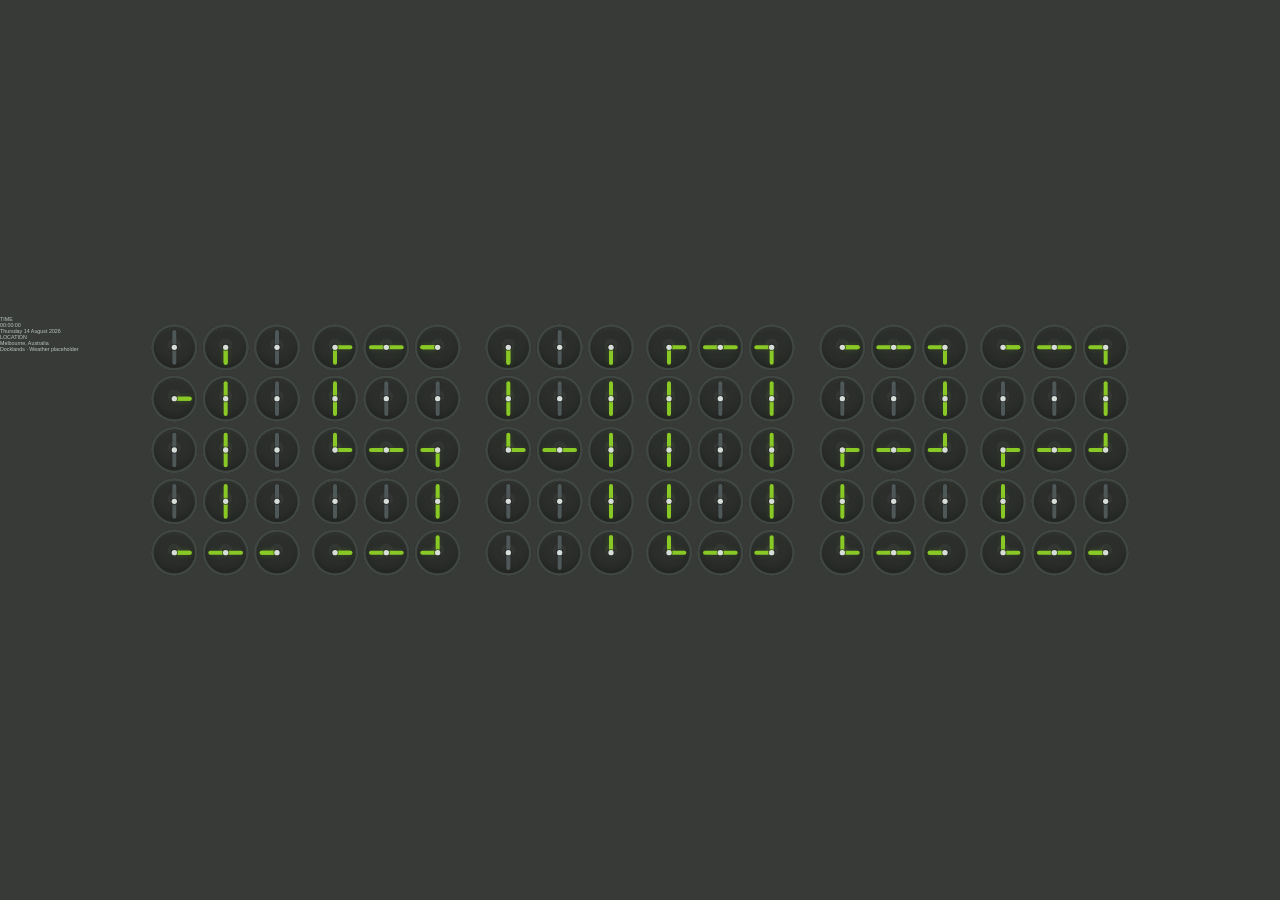
==== index.html @ 2e24d264 "Refine mechanical clock layout and metadata" ====
<!doctype html>
<html lang="en-AU">
<head>
  <meta charset="utf-8" />
  <meta name="viewport" content="width=device-width,initial-scale=1,maximum-scale=1,user-scalable=no" />
  <meta name="robots" content="noindex,nofollow,noarchive,nosnippet,noimageindex" />
  <meta name="googlebot" content="noindex,nofollow,noarchive,nosnippet,noimageindex" />
  <title>Melbl8 Clock08 Mechanical</title>
  <link rel="stylesheet" href="style.css" />
</head>
<body data-page="clock">
  <div id="viewport">
    <main id="stage" aria-label="Mechanical wall clock showing time">
      <header class="topbar" aria-label="Clock metadata">
        <section class="meta-block meta-block--left">
          <div class="meta-kicker">TIME</div>
          <div id="meta-time" class="meta-line meta-line--primary">00:00:00</div>
          <div id="meta-date" class="meta-line meta-line--secondary">Thursday 14 August 2026</div>
        </section>
        <section class="meta-block meta-block--right">
          <div class="meta-kicker">LOCATION</div>
          <div id="meta-location" class="meta-line meta-line--primary">Melbourne, Australia</div>
          <div id="meta-weather" class="meta-line meta-line--secondary">Docklands · Weather placeholder</div>
        </section>
      </header>

      <section id="time-panel" class="time-panel" aria-label="Mechanical HH MM SS time display">
        <div class="time-group" id="hours"></div>
        <div class="separator" id="sep-1" aria-hidden="true"></div>
        <div class="time-group" id="minutes"></div>
        <div class="separator" id="sep-2" aria-hidden="true"></div>
        <div class="time-group" id="seconds"></div>
      </section>

      <div id="debug" hidden></div>
    </main>
  </div>
  <script src="clock.js"></script>
</body>
</html>
---- style.css ----
:root {
  --bg: #373a36;
  --active: #89c925;
  --inactive: #4e5859;
  --face: #2b2e2b;
  --face-shadow: #222522;
  --ring: #404743;
  --hub: #d7ddd8;
  --stage-w: 3840px;
  --stage-h: 804px;
  --cell: 140px;
  --cell-gap: 14px;
  --digit-gap: 34px;
  --colon-size: 96px;
  --colon-gap: 28px;
}

* { box-sizing: border-box; }
html, body {
  width: 100%;
  height: 100%;
  margin: 0;
  overflow: hidden;
  background: var(--bg);
}
body {
  font-family: Arial, Helvetica, sans-serif;
  cursor: none;
  user-select: none;
  -webkit-user-select: none;
  color: #bbc6c3;
}

#viewport {
  position: fixed;
  inset: 0;
  background: var(--bg);
}

#stage {
  position: absolute;
  left: 50%;
  top: 50%;
  width: var(--stage-w);
  height: var(--stage-h);
  transform: translate(-50%, -50%);
  transform-origin: center center;
  overflow: hidden;
  background: var(--bg);
}

.time-panel {
  position: absolute;
  inset: 0;
  display: flex;
  align-items: center;
  justify-content: center;
  gap: 36px;
  padding: 0 120px;
}

.time-group {
  display: flex;
  align-items: center;
  gap: var(--digit-gap);
}

.time-group + .colon { margin-left: 16px; }
.colon + .time-group { margin-left: 16px; }

.digit {
  display: grid;
  grid-template-columns: repeat(3, var(--cell));
  grid-template-rows: repeat(5, var(--cell));
  gap: var(--cell-gap);
}

.clock-cell,
.colon-clock {
  position: relative;
  border-radius: 50%;
  background:
    radial-gradient(circle at 50% 45%, rgba(255,255,255,0.04) 0 18%, transparent 19% 100%),
    radial-gradient(circle at 50% 52%, var(--face) 0 62%, var(--face-shadow) 63% 100%);
  box-shadow:
    inset 0 0 0 8px var(--ring),
    inset 0 12px 20px rgba(255,255,255,0.04),
    inset 0 -20px 24px rgba(0,0,0,0.22),
    0 1px 0 rgba(255,255,255,0.04);
}

.clock-cell {
  width: var(--cell);
  height: var(--cell);
}

.clock-cell::after,
.colon-clock::after {
  content: "";
  position: absolute;
  left: 50%;
  top: 50%;
  width: 16px;
  height: 16px;
  margin-left: -8px;
  margin-top: -8px;
  border-radius: 50%;
  background: var(--hub);
  box-shadow: 0 0 0 3px rgba(28,27,28,0.55);
}

.hand,
.colon-hand {
  position: absolute;
  left: 50%;
  top: 50%;
  transform-origin: 0 50%;
  width: 37%;
  height: 12px;
  margin-left: 0;
  margin-top: -6px;
  border-radius: 999px;
  background: var(--inactive);
  box-shadow: 0 0 10px rgba(0,0,0,0.15);
  transition:
    transform 720ms cubic-bezier(0.25, 0.8, 0.2, 1),
    background-color 320ms ease,
    box-shadow 320ms ease,
    opacity 320ms ease;
}

.clock-cell.is-active .hand {
  background: var(--active);
  box-shadow: 0 0 18px rgba(137,201,37,0.14);
}

.clock-cell.is-inactive .hand {
  background: var(--inactive);
  box-shadow: 0 0 8px rgba(0,0,0,0.12);
}

.colon {
  display: grid;
  grid-template-columns: 1fr;
  grid-template-rows: repeat(2, var(--colon-size));
  gap: var(--colon-gap);
  margin: 0 20px;
}

.colon-clock {
  width: var(--colon-size);
  height: var(--colon-size);
  align-self: center;
  justify-self: center;
}

.colon-hand {
  width: calc(var(--colon-size) * 0.33);
  height: 10px;
  margin-top: -5px;
  background: var(--active);
  box-shadow: 0 0 16px rgba(137,201,37,0.12);
  transition: transform 520ms cubic-bezier(0.25,0.8,0.2,1), opacity 220ms ease;
}

#debug {
  position: absolute;
  left: 18px;
  bottom: 18px;
  font-size: 28px;
  color: #bbc6c3;
  opacity: 0.9;
}

.stage-lab {
  padding: 56px 72px;
}

.lab-wrap {
  width: 100%;
  height: 100%;
  display: flex;
  flex-direction: column;
  gap: 26px;
}

.lab-header h1 {
  margin: 0;
  font-size: 56px;
  line-height: 1;
  letter-spacing: 0.01em;
  color: #ffffff;
  font-weight: 700;
}

.lab-header p {
  margin: 10px 0 0;
  font-size: 24px;
  line-height: 1.3;
  color: #bbc6c3;
}

.digit-lab {
  flex: 1;
  display: grid;
  grid-template-columns: repeat(5, 1fr);
  grid-template-rows: repeat(2, 1fr);
  gap: 20px 28px;
  align-items: center;
}

.lab-card {
  height: 100%;
  display: flex;
  flex-direction: column;
  align-items: center;
  justify-content: center;
  gap: 18px;
  border-radius: 18px;
  background: rgba(255,255,255,0.025);
  box-shadow: inset 0 0 0 1px rgba(255,255,255,0.04);
}

.lab-card .digit {
  grid-template-columns: repeat(3, 50px);
  grid-template-rows: repeat(5, 50px);
  gap: 5px;
}

.lab-card .clock-cell {
  width: 50px;
  height: 50px;
  box-shadow:
    inset 0 0 0 4px var(--ring),
    inset 0 6px 10px rgba(255,255,255,0.04),
    inset 0 -10px 12px rgba(0,0,0,0.22),
    0 1px 0 rgba(255,255,255,0.04);
}

.lab-card .clock-cell::after {
  width: 8px;
  height: 8px;
  margin-left: -4px;
  margin-top: -4px;
  box-shadow: 0 0 0 2px rgba(28,27,28,0.55);
}

.lab-card .hand {
  height: 5px;
  margin-top: -2.5px;
}

.lab-label {
  font-size: 34px;
  line-height: 1;
  font-weight: 700;
  color: #ffffff;
}

@media (prefers-reduced-motion: reduce) {
  .hand,
  .colon-hand { transition-duration: 0ms !important; }
}
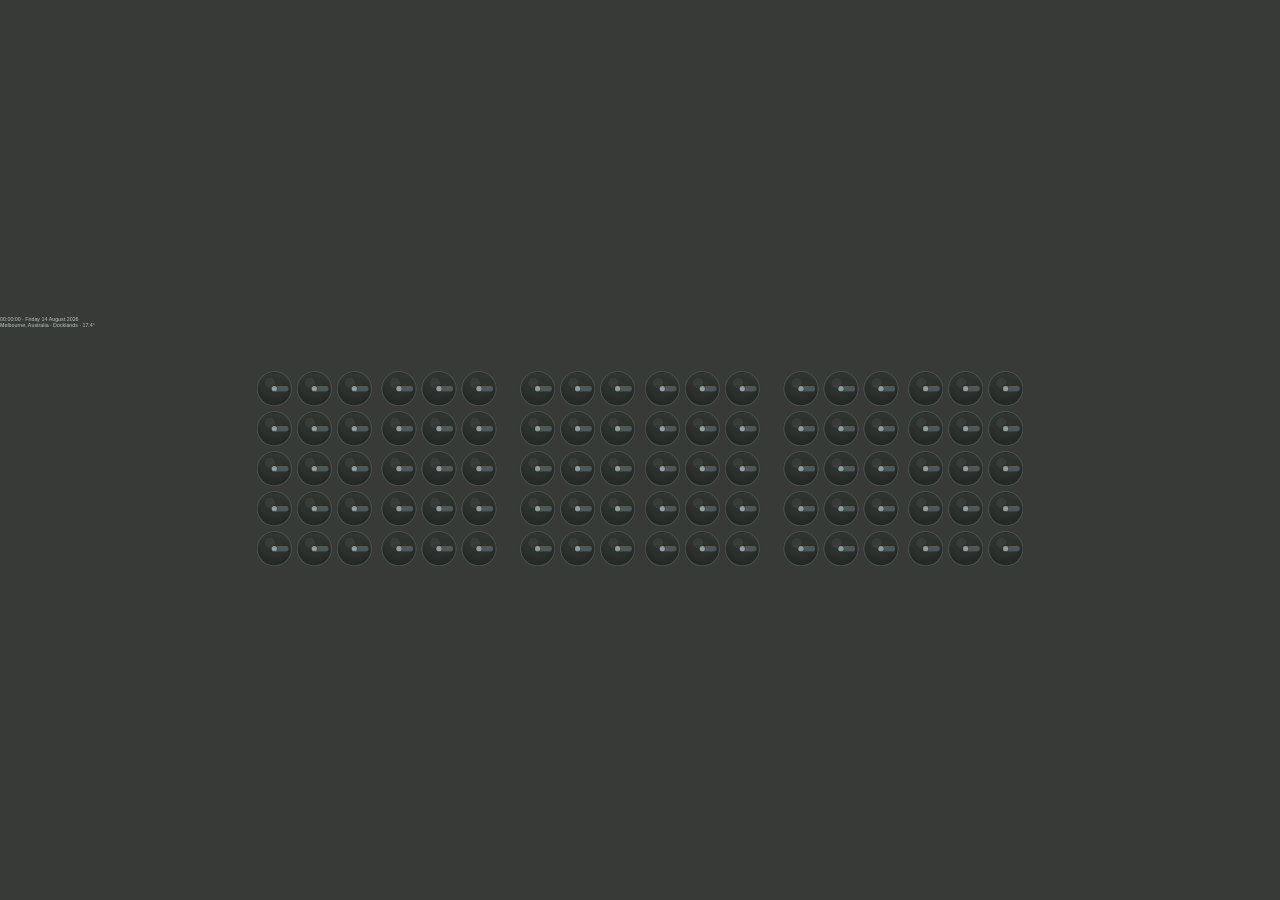
==== commit d3c99de2: "Build V2 mechanical layout" ====
--- a/index.html
+++ b/index.html
@@ -5,32 +5,32 @@
   <meta name="viewport" content="width=device-width,initial-scale=1,maximum-scale=1,user-scalable=no" />
   <meta name="robots" content="noindex,nofollow,noarchive,nosnippet,noimageindex" />
   <meta name="googlebot" content="noindex,nofollow,noarchive,nosnippet,noimageindex" />
-  <title>Melbl8 Clock08 Mechanical</title>
+  <title>Melbl8 Clock08 Mechanical V2</title>
   <link rel="stylesheet" href="style.css" />
 </head>
-<body data-page="clock">
+<body data-page="clock" data-variant="v2">
   <div id="viewport">
-    <main id="stage" aria-label="Mechanical wall clock showing time">
-      <header class="topbar" aria-label="Clock metadata">
-        <section class="meta-block meta-block--left">
-          <div class="meta-kicker">TIME</div>
-          <div id="meta-time" class="meta-line meta-line--primary">00:00:00</div>
-          <div id="meta-date" class="meta-line meta-line--secondary">Thursday 14 August 2026</div>
-        </section>
-        <section class="meta-block meta-block--right">
-          <div class="meta-kicker">LOCATION</div>
-          <div id="meta-location" class="meta-line meta-line--primary">Melbourne, Australia</div>
-          <div id="meta-weather" class="meta-line meta-line--secondary">Docklands · Weather placeholder</div>
-        </section>
+    <main id="stage" aria-label="Mechanical wall clock V2">
+      <header class="topline" aria-label="Clock metadata">
+        <div id="topline-left" class="topline__left">00:00:00 · Friday 14 August 2026</div>
+        <div id="topline-right" class="topline__right">Melbourne, Australia · Docklands · 17.4°</div>
       </header>
 
-      <section id="time-panel" class="time-panel" aria-label="Mechanical HH MM SS time display">
+      <aside class="side-mech side-mech--left" aria-label="Day">
+        <div id="day-word" class="mechanical-word"></div>
+      </aside>
+
+      <section class="time-panel" aria-label="Mechanical HH MM SS time display">
         <div class="time-group" id="hours"></div>
-        <div class="separator" id="sep-1" aria-hidden="true"></div>
+        <div id="colon-1"></div>
         <div class="time-group" id="minutes"></div>
-        <div class="separator" id="sep-2" aria-hidden="true"></div>
+        <div id="colon-2"></div>
         <div class="time-group" id="seconds"></div>
       </section>
+
+      <aside class="side-mech side-mech--right" aria-label="Location code">
+        <div id="location-word" class="mechanical-word"></div>
+      </aside>
 
       <div id="debug" hidden></div>
     </main>
--- a/style.css
+++ b/style.css
@@ -2,17 +2,20 @@
   --bg: #373a36;
   --active: #89c925;
   --inactive: #4e5859;
-  --face: #2b2e2b;
-  --face-shadow: #222522;
-  --ring: #404743;
-  --hub: #d7ddd8;
+  --ring: #48504d;
+  --face: #2d322f;
+  --face-shadow: #242825;
+  --hub: #8e9c9c;
+  --text: #ffffff;
+  --text-soft: #bbc6c3;
   --stage-w: 3840px;
   --stage-h: 804px;
-  --cell: 140px;
-  --cell-gap: 14px;
-  --digit-gap: 34px;
-  --colon-size: 96px;
-  --colon-gap: 28px;
+  --cell: 108px;
+  --cell-gap: 12px;
+  --digit-gap: 26px;
+  --separator-gap: 34px;
+  --digit-w: calc(var(--cell) * 3 + var(--cell-gap) * 2);
+  --digit-h: calc(var(--cell) * 5 + var(--cell-gap) * 4);
 }
 
 * { box-sizing: border-box; }
@@ -24,11 +27,11 @@
   background: var(--bg);
 }
 body {
-  font-family: Arial, Helvetica, sans-serif;
+  font-family: "Open Sans", Arial, Helvetica, sans-serif;
+  color: var(--text-soft);
   cursor: none;
   user-select: none;
   -webkit-user-select: none;
-  color: #bbc6c3;
 }
 
 #viewport {
@@ -45,18 +48,69 @@
   height: var(--stage-h);
   transform: translate(-50%, -50%);
   transform-origin: center center;
+  background: var(--bg);
   overflow: hidden;
-  background: var(--bg);
+}
+
+.topbar {
+  position: absolute;
+  left: 0;
+  right: 0;
+  top: 0;
+  height: 148px;
+  display: flex;
+  justify-content: space-between;
+  align-items: flex-start;
+  padding: 42px 104px 0;
+  pointer-events: none;
+}
+.topbar--lab {
+  position: static;
+  height: auto;
+  padding: 0;
+}
+
+.meta-block {
+  display: flex;
+  flex-direction: column;
+  gap: 6px;
+  max-width: 38%;
+}
+.meta-block--right {
+  align-items: flex-end;
+  text-align: right;
+}
+.meta-kicker {
+  font-size: 16px;
+  font-weight: 700;
+  line-height: 1;
+  letter-spacing: 0.18em;
+  color: rgba(187, 198, 195, 0.72);
+}
+.meta-line {
+  line-height: 1.05;
+}
+.meta-line--primary {
+  font-size: 42px;
+  font-weight: 700;
+  color: var(--text);
+}
+.meta-line--secondary {
+  font-size: 24px;
+  font-weight: 600;
+  color: var(--text-soft);
 }
 
 .time-panel {
   position: absolute;
-  inset: 0;
+  left: 50%;
+  top: 164px;
+  transform: translateX(-50%);
   display: flex;
   align-items: center;
   justify-content: center;
-  gap: 36px;
-  padding: 0 120px;
+  gap: var(--separator-gap);
+  width: calc(100% - 160px);
 }
 
 .time-group {
@@ -64,9 +118,6 @@
   align-items: center;
   gap: var(--digit-gap);
 }
-
-.time-group + .colon { margin-left: 16px; }
-.colon + .time-group { margin-left: 16px; }
 
 .digit {
   display: grid;
@@ -75,27 +126,29 @@
   gap: var(--cell-gap);
 }
 
-.clock-cell,
-.colon-clock {
+.separator {
+  display: grid;
+  grid-template-columns: var(--cell);
+  grid-template-rows: repeat(5, var(--cell));
+  gap: var(--cell-gap);
+}
+
+.clock-cell {
   position: relative;
+  width: var(--cell);
+  height: var(--cell);
   border-radius: 50%;
   background:
-    radial-gradient(circle at 50% 45%, rgba(255,255,255,0.04) 0 18%, transparent 19% 100%),
-    radial-gradient(circle at 50% 52%, var(--face) 0 62%, var(--face-shadow) 63% 100%);
+    radial-gradient(circle at 38% 34%, rgba(255,255,255,0.05) 0 15%, transparent 16%),
+    radial-gradient(circle at 50% 54%, var(--face) 0 65%, var(--face-shadow) 66% 100%);
   box-shadow:
-    inset 0 0 0 8px var(--ring),
-    inset 0 12px 20px rgba(255,255,255,0.04),
-    inset 0 -20px 24px rgba(0,0,0,0.22),
+    inset 0 0 0 4px var(--ring),
+    inset 0 12px 18px rgba(255,255,255,0.04),
+    inset 0 -18px 24px rgba(0,0,0,0.26),
     0 1px 0 rgba(255,255,255,0.04);
 }
 
-.clock-cell {
-  width: var(--cell);
-  height: var(--cell);
-}
-
-.clock-cell::after,
-.colon-clock::after {
+.clock-cell::after {
   content: "";
   position: absolute;
   left: 50%;
@@ -106,76 +159,46 @@
   margin-top: -8px;
   border-radius: 50%;
   background: var(--hub);
-  box-shadow: 0 0 0 3px rgba(28,27,28,0.55);
-}
-
-.hand,
-.colon-hand {
+  box-shadow: 0 0 0 2px rgba(36,40,37,0.55);
+}
+
+.hand {
   position: absolute;
   left: 50%;
   top: 50%;
+  width: calc(var(--cell) * 0.39);
+  height: 16px;
+  margin-top: -8px;
+  margin-left: 0;
+  border-radius: 999px;
   transform-origin: 0 50%;
-  width: 37%;
-  height: 12px;
-  margin-left: 0;
-  margin-top: -6px;
-  border-radius: 999px;
   background: var(--inactive);
-  box-shadow: 0 0 10px rgba(0,0,0,0.15);
   transition:
-    transform 720ms cubic-bezier(0.25, 0.8, 0.2, 1),
-    background-color 320ms ease,
-    box-shadow 320ms ease,
-    opacity 320ms ease;
+    transform 760ms cubic-bezier(0.25, 0.8, 0.2, 1),
+    background-color 260ms ease,
+    opacity 260ms ease;
+}
+.hand::before {
+  content: "";
+  position: absolute;
+  left: -8px;
+  top: 0;
+  width: 16px;
+  height: 16px;
+  border-radius: 50%;
+  background: inherit;
 }
 
 .clock-cell.is-active .hand {
   background: var(--active);
-  box-shadow: 0 0 18px rgba(137,201,37,0.14);
-}
-
+}
 .clock-cell.is-inactive .hand {
   background: var(--inactive);
-  box-shadow: 0 0 8px rgba(0,0,0,0.12);
-}
-
-.colon {
-  display: grid;
-  grid-template-columns: 1fr;
-  grid-template-rows: repeat(2, var(--colon-size));
-  gap: var(--colon-gap);
-  margin: 0 20px;
-}
-
-.colon-clock {
-  width: var(--colon-size);
-  height: var(--colon-size);
-  align-self: center;
-  justify-self: center;
-}
-
-.colon-hand {
-  width: calc(var(--colon-size) * 0.33);
-  height: 10px;
-  margin-top: -5px;
-  background: var(--active);
-  box-shadow: 0 0 16px rgba(137,201,37,0.12);
-  transition: transform 520ms cubic-bezier(0.25,0.8,0.2,1), opacity 220ms ease;
-}
-
-#debug {
-  position: absolute;
-  left: 18px;
-  bottom: 18px;
-  font-size: 28px;
-  color: #bbc6c3;
-  opacity: 0.9;
 }
 
 .stage-lab {
-  padding: 56px 72px;
-}
-
+  padding: 40px 70px;
+}
 .lab-wrap {
   width: 100%;
   height: 100%;
@@ -183,81 +206,47 @@
   flex-direction: column;
   gap: 26px;
 }
-
-.lab-header h1 {
-  margin: 0;
-  font-size: 56px;
-  line-height: 1;
-  letter-spacing: 0.01em;
-  color: #ffffff;
-  font-weight: 700;
-}
-
-.lab-header p {
-  margin: 10px 0 0;
-  font-size: 24px;
-  line-height: 1.3;
-  color: #bbc6c3;
-}
-
 .digit-lab {
   flex: 1;
   display: grid;
   grid-template-columns: repeat(5, 1fr);
   grid-template-rows: repeat(2, 1fr);
-  gap: 20px 28px;
-  align-items: center;
-}
-
+  gap: 22px 28px;
+  align-items: center;
+}
 .lab-card {
   height: 100%;
   display: flex;
   flex-direction: column;
   align-items: center;
   justify-content: center;
-  gap: 18px;
+  gap: 16px;
   border-radius: 18px;
   background: rgba(255,255,255,0.025);
   box-shadow: inset 0 0 0 1px rgba(255,255,255,0.04);
 }
-
 .lab-card .digit {
-  grid-template-columns: repeat(3, 50px);
-  grid-template-rows: repeat(5, 50px);
-  gap: 5px;
-}
-
-.lab-card .clock-cell {
-  width: 50px;
-  height: 50px;
-  box-shadow:
-    inset 0 0 0 4px var(--ring),
-    inset 0 6px 10px rgba(255,255,255,0.04),
-    inset 0 -10px 12px rgba(0,0,0,0.22),
-    0 1px 0 rgba(255,255,255,0.04);
-}
-
-.lab-card .clock-cell::after {
-  width: 8px;
-  height: 8px;
-  margin-left: -4px;
-  margin-top: -4px;
-  box-shadow: 0 0 0 2px rgba(28,27,28,0.55);
-}
-
-.lab-card .hand {
-  height: 5px;
-  margin-top: -2.5px;
-}
-
+  transform: scale(0.56);
+  transform-origin: center center;
+}
 .lab-label {
-  font-size: 34px;
+  font-size: 32px;
   line-height: 1;
   font-weight: 700;
-  color: #ffffff;
+  color: var(--text);
+}
+
+#debug {
+  position: absolute;
+  left: 20px;
+  bottom: 16px;
+  z-index: 20;
+  padding: 8px 10px;
+  background: rgba(0,0,0,0.55);
+  color: #fff;
+  font: 16px/1.3 monospace;
 }
 
 @media (prefers-reduced-motion: reduce) {
-  .hand,
-  .colon-hand { transition-duration: 0ms !important; }
-}
+  .hand { transition-duration: 0ms !important; }
+}
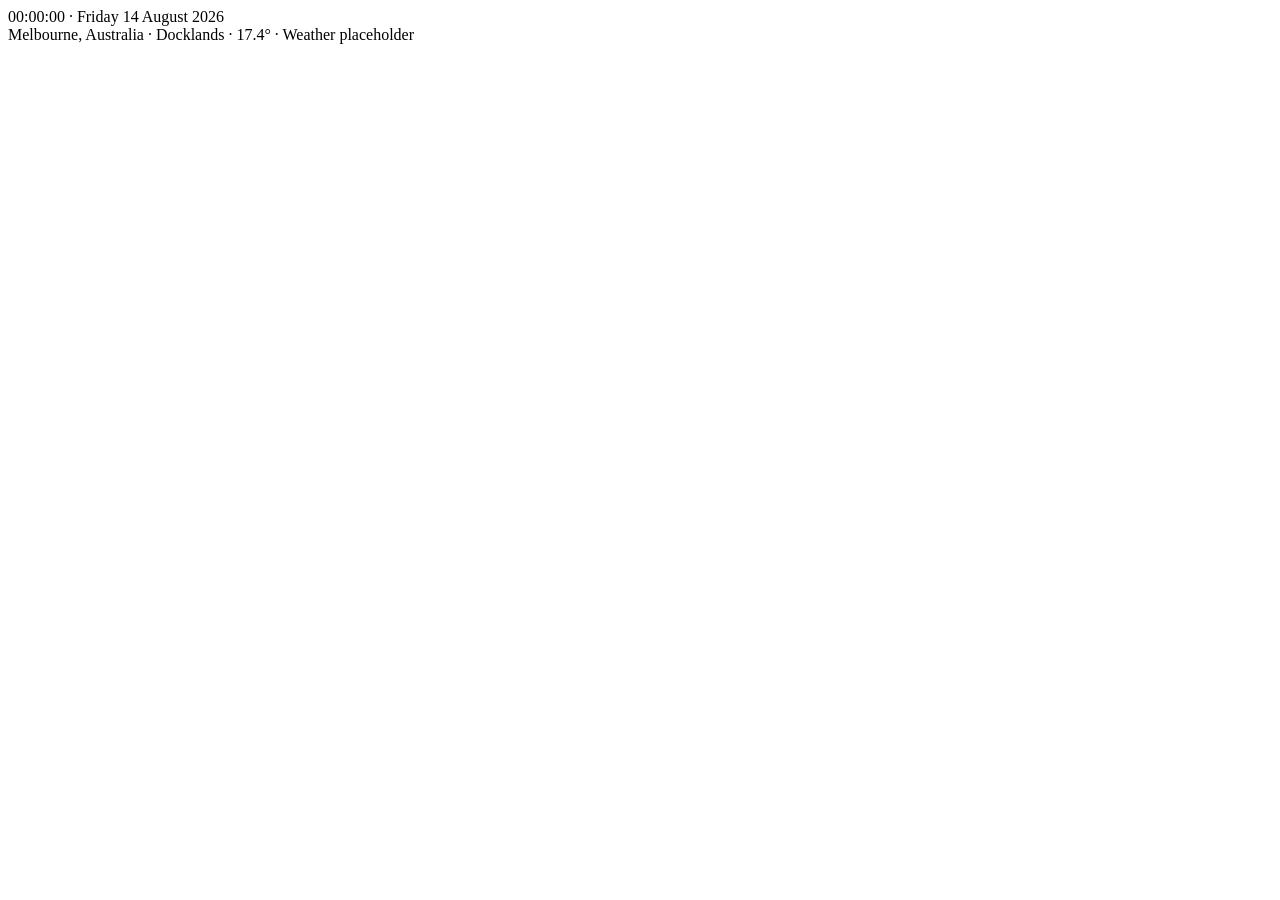
==== commit dc3cae69: "Promote Clock08 V3 spaced layout" ====
--- a/index.html
+++ b/index.html
@@ -5,36 +5,26 @@
   <meta name="viewport" content="width=device-width,initial-scale=1,maximum-scale=1,user-scalable=no" />
   <meta name="robots" content="noindex,nofollow,noarchive,nosnippet,noimageindex" />
   <meta name="googlebot" content="noindex,nofollow,noarchive,nosnippet,noimageindex" />
-  <title>Melbl8 Clock08 Mechanical V2</title>
-  <link rel="stylesheet" href="style.css" />
+  <title>Melbl8 Clock08 Mechanical V3</title>
+  <link rel="stylesheet" href="style-v3.css" />
 </head>
-<body data-page="clock" data-variant="v2">
+<body data-page="clock-v3">
   <div id="viewport">
-    <main id="stage" aria-label="Mechanical wall clock V2">
-      <header class="topline" aria-label="Clock metadata">
-        <div id="topline-left" class="topline__left">00:00:00 · Friday 14 August 2026</div>
-        <div id="topline-right" class="topline__right">Melbourne, Australia · Docklands · 17.4°</div>
-      </header>
-
-      <aside class="side-mech side-mech--left" aria-label="Day">
-        <div id="day-word" class="mechanical-word"></div>
-      </aside>
+    <main id="stage" aria-label="Mechanical wall clock V3">
+      <div id="edge-left" class="edge-copy edge-copy--left">00:00:00 · Friday 14 August 2026</div>
+      <div id="edge-right" class="edge-copy edge-copy--right">Melbourne, Australia · Docklands · 17.4° · Weather placeholder</div>
 
       <section class="time-panel" aria-label="Mechanical HH MM SS time display">
         <div class="time-group" id="hours"></div>
-        <div id="colon-1"></div>
+        <div class="colon" id="colon-1" aria-hidden="true"></div>
         <div class="time-group" id="minutes"></div>
-        <div id="colon-2"></div>
+        <div class="colon" id="colon-2" aria-hidden="true"></div>
         <div class="time-group" id="seconds"></div>
       </section>
-
-      <aside class="side-mech side-mech--right" aria-label="Location code">
-        <div id="location-word" class="mechanical-word"></div>
-      </aside>
 
       <div id="debug" hidden></div>
     </main>
   </div>
-  <script src="clock.js"></script>
+  <script src="clock-v3.js"></script>
 </body>
 </html>
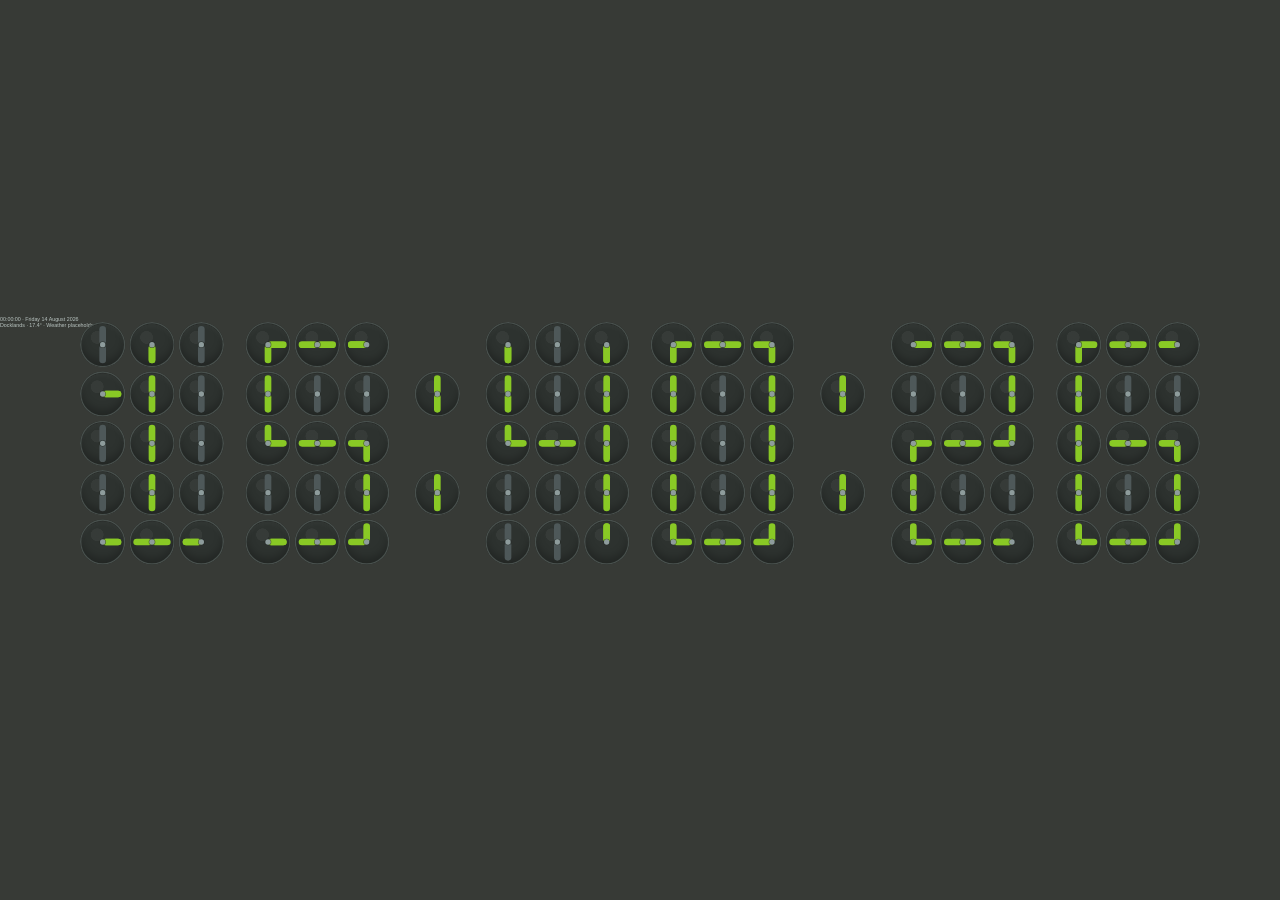
==== commit 9f80dd38: "Refine Clock08 5x3 spacing and remove side grids" ====
--- a/index.html
+++ b/index.html
@@ -5,20 +5,22 @@
   <meta name="viewport" content="width=device-width,initial-scale=1,maximum-scale=1,user-scalable=no" />
   <meta name="robots" content="noindex,nofollow,noarchive,nosnippet,noimageindex" />
   <meta name="googlebot" content="noindex,nofollow,noarchive,nosnippet,noimageindex" />
-  <title>Melbl8 Clock08 Mechanical V3</title>
+  <title>Melbl8 Clock08 Mechanical</title>
   <link rel="stylesheet" href="style-v3.css" />
 </head>
 <body data-page="clock-v3">
   <div id="viewport">
-    <main id="stage" aria-label="Mechanical wall clock V3">
-      <div id="edge-left" class="edge-copy edge-copy--left">00:00:00 · Friday 14 August 2026</div>
-      <div id="edge-right" class="edge-copy edge-copy--right">Melbourne, Australia · Docklands · 17.4° · Weather placeholder</div>
+    <main id="stage" aria-label="Mechanical wall clock">
+      <header class="topline" aria-label="Clock metadata">
+        <div id="topline-left" class="topline__left">00:00:00 · Friday 14 August 2026</div>
+        <div id="topline-right" class="topline__right">Docklands · 17.4° · Weather placeholder</div>
+      </header>
 
       <section class="time-panel" aria-label="Mechanical HH MM SS time display">
         <div class="time-group" id="hours"></div>
-        <div class="colon" id="colon-1" aria-hidden="true"></div>
+        <div id="colon-1" aria-hidden="true"></div>
         <div class="time-group" id="minutes"></div>
-        <div class="colon" id="colon-2" aria-hidden="true"></div>
+        <div id="colon-2" aria-hidden="true"></div>
         <div class="time-group" id="seconds"></div>
       </section>
 
--- a/style-v3.css
+++ b/style-v3.css
@@ -0,0 +1,204 @@
+@font-face {
+  font-family: 'Open Sans Aurecon';
+  src: url('https://raw.githubusercontent.com/creative-innovation-labs-bmc/Melbl8-Clock03-Split-flap-Open-Sans/main/OpenSans-Variable.ttf') format('truetype');
+  font-style: normal;
+  font-weight: 300 800;
+  font-display: swap;
+}
+
+:root {
+  --bg: #373a36;
+  --active: #89c925;
+  --inactive: #4e5859;
+  --ring: #48504d;
+  --face: #2d322f;
+  --face-shadow: #242825;
+  --hub: #8e9c9c;
+  --text-soft: #bbc6c3;
+  --stage-w: 3840px;
+  --stage-h: 804px;
+
+  /* 5 rows x 3 columns per numeral. */
+  --cell: 136px;
+  --cell-gap: 12px;
+  --digit-gap: 64px;
+  --hero-gap: 76px;
+  --hand-thickness: 20px;
+  --hub-size: 16px;
+}
+
+* { box-sizing: border-box; }
+html, body {
+  width: 100%;
+  height: 100%;
+  margin: 0;
+  overflow: hidden;
+  background: var(--bg);
+}
+body {
+  font-family: 'Open Sans Aurecon', 'Open Sans', Arial, Helvetica, sans-serif;
+  color: var(--text-soft);
+  cursor: none;
+  user-select: none;
+  -webkit-user-select: none;
+}
+
+#viewport {
+  position: fixed;
+  inset: 0;
+  background: var(--bg);
+}
+
+#stage {
+  position: absolute;
+  left: 50%;
+  top: 50%;
+  width: var(--stage-w);
+  height: var(--stage-h);
+  transform: translate(-50%, -50%);
+  transform-origin: center center;
+  overflow: hidden;
+  background: var(--bg);
+}
+
+/*
+  Production geometry at 3840 x 804:
+  digit = 432w x 728h
+  pair = 928w
+  full HH : MM : SS field = 3360w
+  leaves 240px on each side for the vertical metadata rails.
+*/
+.time-panel {
+  position: absolute;
+  left: 50%;
+  top: 18px;
+  transform: translateX(-50%);
+  display: flex;
+  align-items: center;
+  justify-content: center;
+  gap: var(--hero-gap);
+  height: calc(var(--cell) * 5 + var(--cell-gap) * 4);
+}
+
+.time-group {
+  display: flex;
+  align-items: center;
+  gap: var(--digit-gap);
+}
+
+.digit {
+  display: grid;
+  grid-template-columns: repeat(3, var(--cell));
+  grid-template-rows: repeat(5, var(--cell));
+  gap: var(--cell-gap);
+}
+
+/* Two full-size colon clocks only, aligned to rows 2 and 4 of the 5-row grid. */
+.colon {
+  position: relative;
+  width: var(--cell);
+  height: calc(var(--cell) * 5 + var(--cell-gap) * 4);
+  flex: 0 0 var(--cell);
+}
+.colon .clock-cell {
+  position: absolute;
+  left: 0;
+}
+.colon .clock-cell:first-child {
+  top: calc(var(--cell) + var(--cell-gap));
+}
+.colon .clock-cell:last-child {
+  top: calc((var(--cell) + var(--cell-gap)) * 3);
+}
+
+.clock-cell {
+  --cell-size: var(--cell);
+  --local-hand-thickness: var(--hand-thickness);
+  --local-hub-size: var(--hub-size);
+  position: relative;
+  width: var(--cell-size);
+  height: var(--cell-size);
+  border-radius: 50%;
+  background:
+    radial-gradient(circle at 38% 34%, rgba(255,255,255,.045) 0 15%, transparent 16%),
+    radial-gradient(circle at 50% 52%, var(--face) 0 65%, var(--face-shadow) 66% 100%);
+  box-shadow:
+    inset 0 0 0 4px var(--ring),
+    inset 0 12px 18px rgba(255,255,255,.035),
+    inset 0 -18px 24px rgba(0,0,0,.26),
+    0 1px 0 rgba(255,255,255,.035);
+}
+
+.clock-cell::after {
+  content: '';
+  position: absolute;
+  z-index: 5;
+  left: 50%;
+  top: 50%;
+  width: var(--local-hub-size);
+  height: var(--local-hub-size);
+  border-radius: 50%;
+  background: var(--hub);
+  box-shadow: 0 0 0 2px rgba(36,40,37,.58);
+  transform: translate(-50%, -50%);
+  pointer-events: none;
+}
+
+.hand {
+  position: absolute;
+  z-index: 3;
+  left: 50%;
+  top: 50%;
+  width: calc(var(--cell-size) * .41);
+  height: var(--local-hand-thickness);
+  margin: calc(var(--local-hand-thickness) / -2) 0 0 0;
+  border-radius: 999px;
+  transform-origin: 0 50%;
+  background: var(--inactive);
+  transition:
+    transform 760ms cubic-bezier(.25,.8,.2,1),
+    background-color 260ms ease,
+    opacity 260ms ease;
+}
+
+.clock-cell.is-active .hand { background: var(--active); }
+.clock-cell.is-inactive .hand { background: var(--inactive); }
+
+/* Existing information moved to the very edges and rotated 90 degrees. */
+.edge-copy {
+  position: absolute;
+  top: 50%;
+  width: 720px;
+  white-space: nowrap;
+  text-align: center;
+  font-size: 23px;
+  line-height: 1;
+  font-weight: 600;
+  letter-spacing: .01em;
+  color: var(--text-soft);
+  opacity: .92;
+  transform-origin: center center;
+}
+.edge-copy--left {
+  left: -326px;
+  transform: translateY(-50%) rotate(-90deg);
+}
+.edge-copy--right {
+  right: -326px;
+  transform: translateY(-50%) rotate(90deg);
+}
+
+#debug {
+  position: absolute;
+  left: 20px;
+  bottom: 16px;
+  z-index: 20;
+  padding: 8px 10px;
+  background: rgba(0,0,0,.55);
+  color: #fff;
+  font: 16px/1.3 monospace;
+}
+
+@media (prefers-reduced-motion: reduce) {
+  .hand { transition-duration: 0ms !important; }
+}
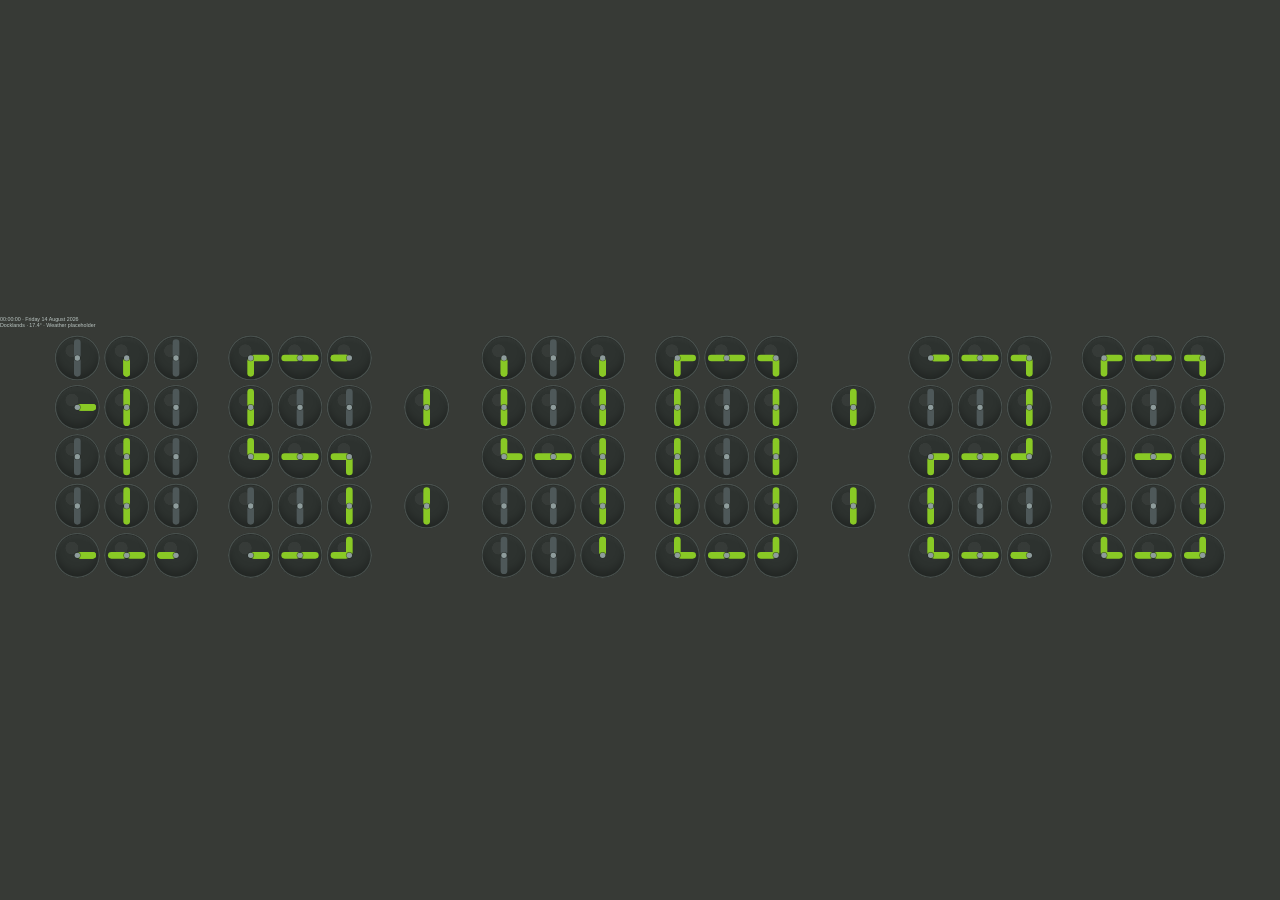
==== commit 6ff4d0fe: "Rotate Clock08 metadata to side rails" ====
--- a/index.html
+++ b/index.html
@@ -11,10 +11,8 @@
 <body data-page="clock-v3">
   <div id="viewport">
     <main id="stage" aria-label="Mechanical wall clock">
-      <header class="topline" aria-label="Clock metadata">
-        <div id="topline-left" class="topline__left">00:00:00 · Friday 14 August 2026</div>
-        <div id="topline-right" class="topline__right">Docklands · 17.4° · Weather placeholder</div>
-      </header>
+      <div id="edge-left" class="edge-copy edge-copy--left">00:00:00 · Friday 14 August 2026</div>
+      <div id="edge-right" class="edge-copy edge-copy--right">Docklands · 17.4° · Weather placeholder</div>
 
       <section class="time-panel" aria-label="Mechanical HH MM SS time display">
         <div class="time-group" id="hours"></div>
--- a/style-v3.css
+++ b/style-v3.css
@@ -14,15 +14,16 @@
   --face: #2d322f;
   --face-shadow: #242825;
   --hub: #8e9c9c;
+  --text: #ffffff;
   --text-soft: #bbc6c3;
   --stage-w: 3840px;
   --stage-h: 804px;
 
-  /* 5 rows x 3 columns per numeral. */
+  /* Every numeral stays 3 columns x 5 rows. */
   --cell: 136px;
   --cell-gap: 12px;
-  --digit-gap: 64px;
-  --hero-gap: 76px;
+  --digit-gap: 88px;
+  --hero-gap: 96px;
   --hand-thickness: 20px;
   --hub-size: 16px;
 }
@@ -61,17 +62,41 @@
   background: var(--bg);
 }
 
+.topline {
+  position: absolute;
+  left: 0;
+  right: 0;
+  top: 12px;
+  display: flex;
+  align-items: center;
+  justify-content: space-between;
+  padding: 0 18px;
+  z-index: 10;
+  pointer-events: none;
+}
+.topline__left,
+.topline__right {
+  font-size: 22px;
+  line-height: 1;
+  font-weight: 700;
+  letter-spacing: .01em;
+  color: var(--text);
+  white-space: nowrap;
+}
+.topline__right {
+  color: var(--text-soft);
+}
+
 /*
-  Production geometry at 3840 x 804:
-  digit = 432w x 728h
-  pair = 928w
-  full HH : MM : SS field = 3360w
-  leaves 240px on each side for the vertical metadata rails.
+  3840 x 804 production geometry:
+  - digit: 432 x 728
+  - two digits are deliberately separated to read H H / M M / S S
+  - only two full-size colon clocks sit between the pairs
 */
 .time-panel {
   position: absolute;
   left: 50%;
-  top: 18px;
+  top: 58px;
   transform: translateX(-50%);
   display: flex;
   align-items: center;
@@ -93,7 +118,6 @@
   gap: var(--cell-gap);
 }
 
-/* Two full-size colon clocks only, aligned to rows 2 and 4 of the 5-row grid. */
 .colon {
   position: relative;
   width: var(--cell);
@@ -164,30 +188,6 @@
 .clock-cell.is-active .hand { background: var(--active); }
 .clock-cell.is-inactive .hand { background: var(--inactive); }
 
-/* Existing information moved to the very edges and rotated 90 degrees. */
-.edge-copy {
-  position: absolute;
-  top: 50%;
-  width: 720px;
-  white-space: nowrap;
-  text-align: center;
-  font-size: 23px;
-  line-height: 1;
-  font-weight: 600;
-  letter-spacing: .01em;
-  color: var(--text-soft);
-  opacity: .92;
-  transform-origin: center center;
-}
-.edge-copy--left {
-  left: -326px;
-  transform: translateY(-50%) rotate(-90deg);
-}
-.edge-copy--right {
-  right: -326px;
-  transform: translateY(-50%) rotate(90deg);
-}
-
 #debug {
   position: absolute;
   left: 20px;
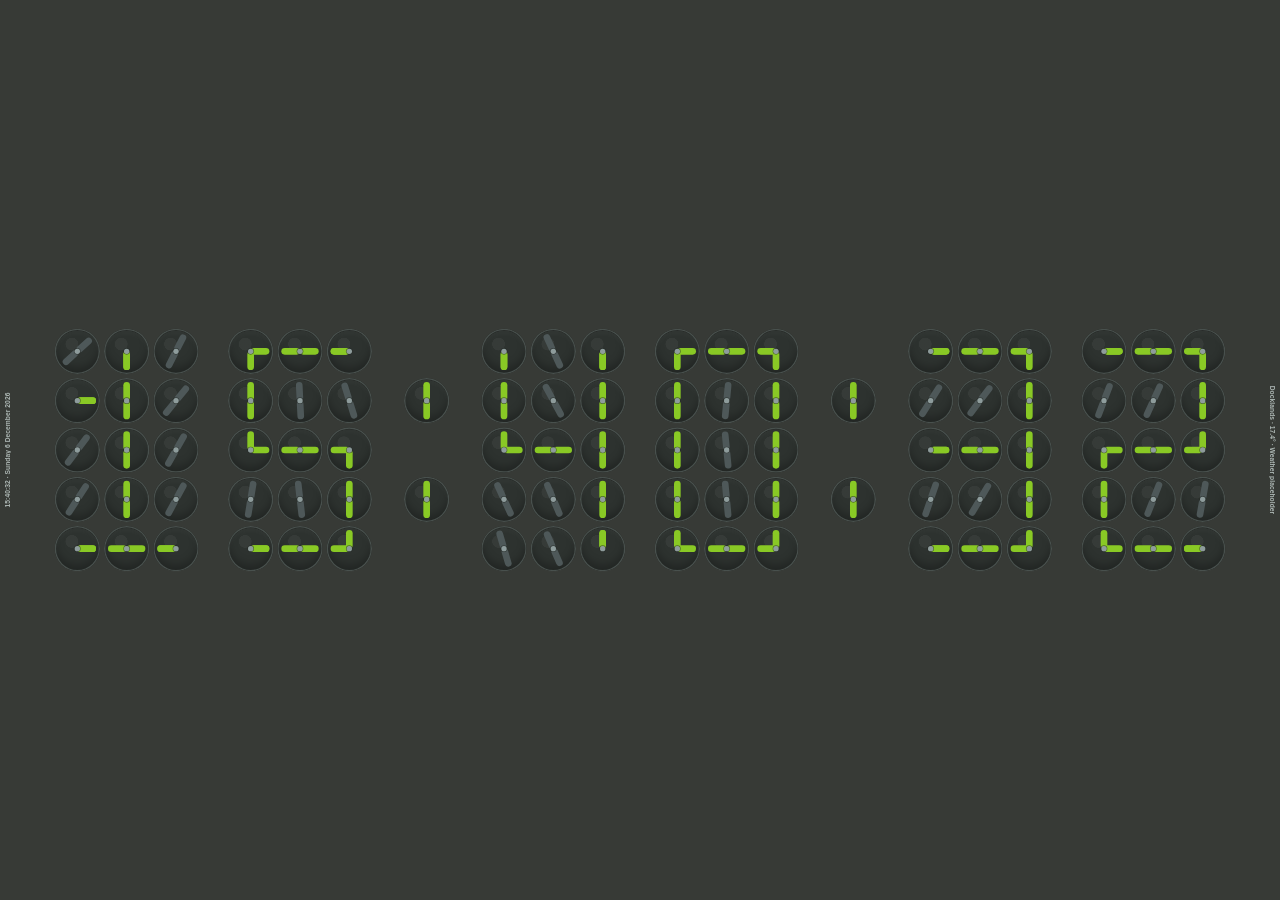
==== commit 08ad7e50: "Promote Clock08 V8 to final production root" ====
--- a/index.html
+++ b/index.html
@@ -6,14 +6,13 @@
   <meta name="robots" content="noindex,nofollow,noarchive,nosnippet,noimageindex" />
   <meta name="googlebot" content="noindex,nofollow,noarchive,nosnippet,noimageindex" />
   <title>Melbl8 Clock08 Mechanical</title>
-  <link rel="stylesheet" href="style-v3.css" />
+  <link rel="stylesheet" href="style-v8.css" />
 </head>
-<body data-page="clock-v3">
+<body data-page="clock-v8-production">
   <div id="viewport">
     <main id="stage" aria-label="Mechanical wall clock">
       <div id="edge-left" class="edge-copy edge-copy--left">00:00:00 · Friday 14 August 2026</div>
       <div id="edge-right" class="edge-copy edge-copy--right">Docklands · 17.4° · Weather placeholder</div>
-
       <section class="time-panel" aria-label="Mechanical HH MM SS time display">
         <div class="time-group" id="hours"></div>
         <div id="colon-1" aria-hidden="true"></div>
@@ -21,10 +20,9 @@
         <div id="colon-2" aria-hidden="true"></div>
         <div class="time-group" id="seconds"></div>
       </section>
-
       <div id="debug" hidden></div>
     </main>
   </div>
-  <script src="clock-v3.js"></script>
+  <script src="clock-v8.js"></script>
 </body>
 </html>
--- a/style-v8.css
+++ b/style-v8.css
@@ -0,0 +1,7 @@
+@import url('style-v7.css');
+
+/* V8 drives colour cell-by-cell so the five-minute transition can travel
+   across the installation instead of switching the entire field at once. */
+body.v8-installation .hand {
+  will-change: transform;
+}
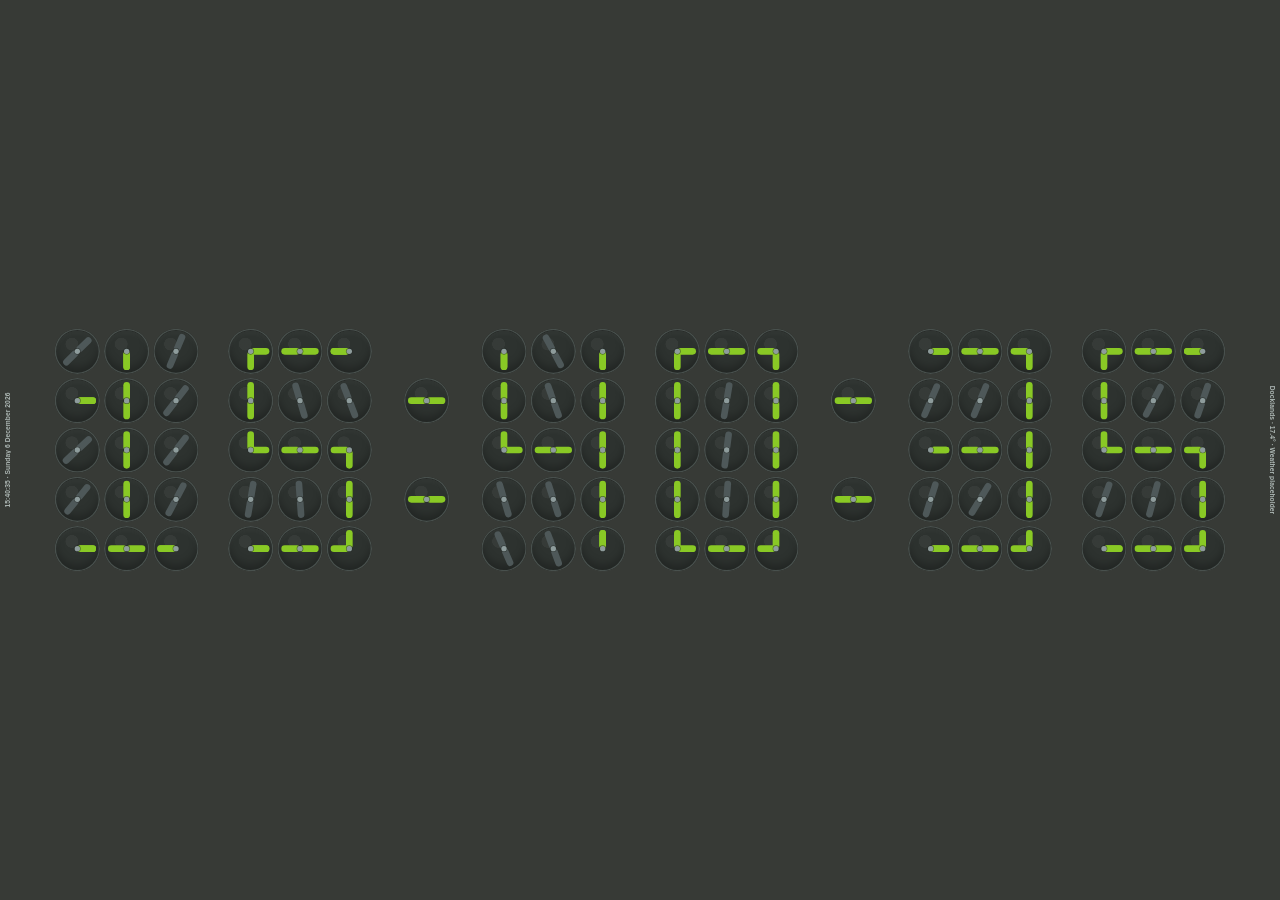
==== commit 7a994a31: "Use guarded five-minute trigger on Clock08 production root" ====
--- a/index.html
+++ b/index.html
@@ -24,5 +24,6 @@
     </main>
   </div>
   <script src="clock-v8.js"></script>
+  <script src="clock-v8-trigger.js"></script>
 </body>
 </html>
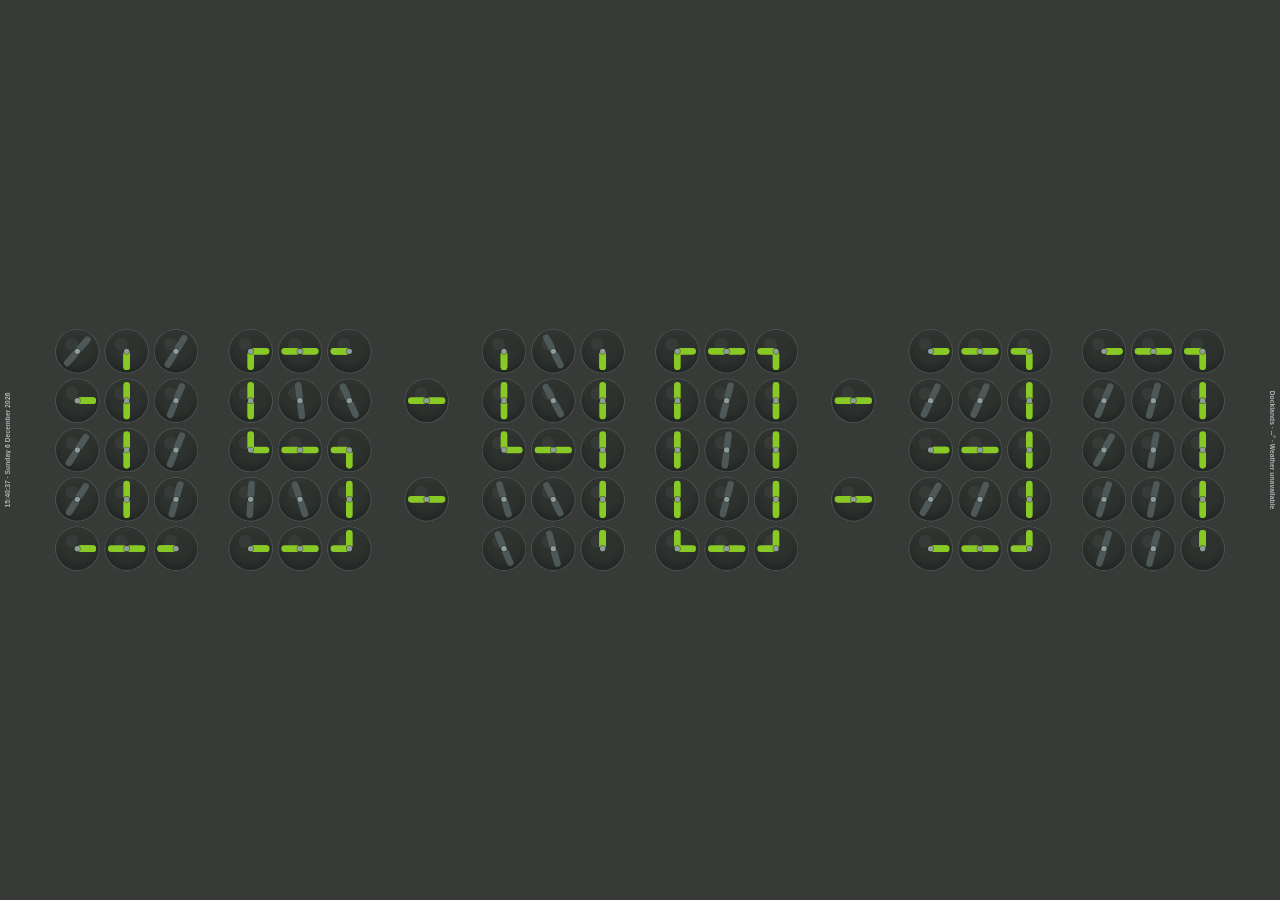
==== commit 405935b6: "Enable live weather on Clock08 production page" ====
--- a/index.html
+++ b/index.html
@@ -12,7 +12,7 @@
   <div id="viewport">
     <main id="stage" aria-label="Mechanical wall clock">
       <div id="edge-left" class="edge-copy edge-copy--left">00:00:00 · Friday 14 August 2026</div>
-      <div id="edge-right" class="edge-copy edge-copy--right">Docklands · 17.4° · Weather placeholder</div>
+      <div id="edge-right" class="edge-copy edge-copy--right">Docklands · --° · Live weather loading</div>
       <section class="time-panel" aria-label="Mechanical HH MM SS time display">
         <div class="time-group" id="hours"></div>
         <div id="colon-1" aria-hidden="true"></div>
@@ -25,5 +25,6 @@
   </div>
   <script src="clock-v8.js"></script>
   <script src="clock-v8-trigger.js"></script>
+  <script src="weather-v8.js"></script>
 </body>
 </html>
